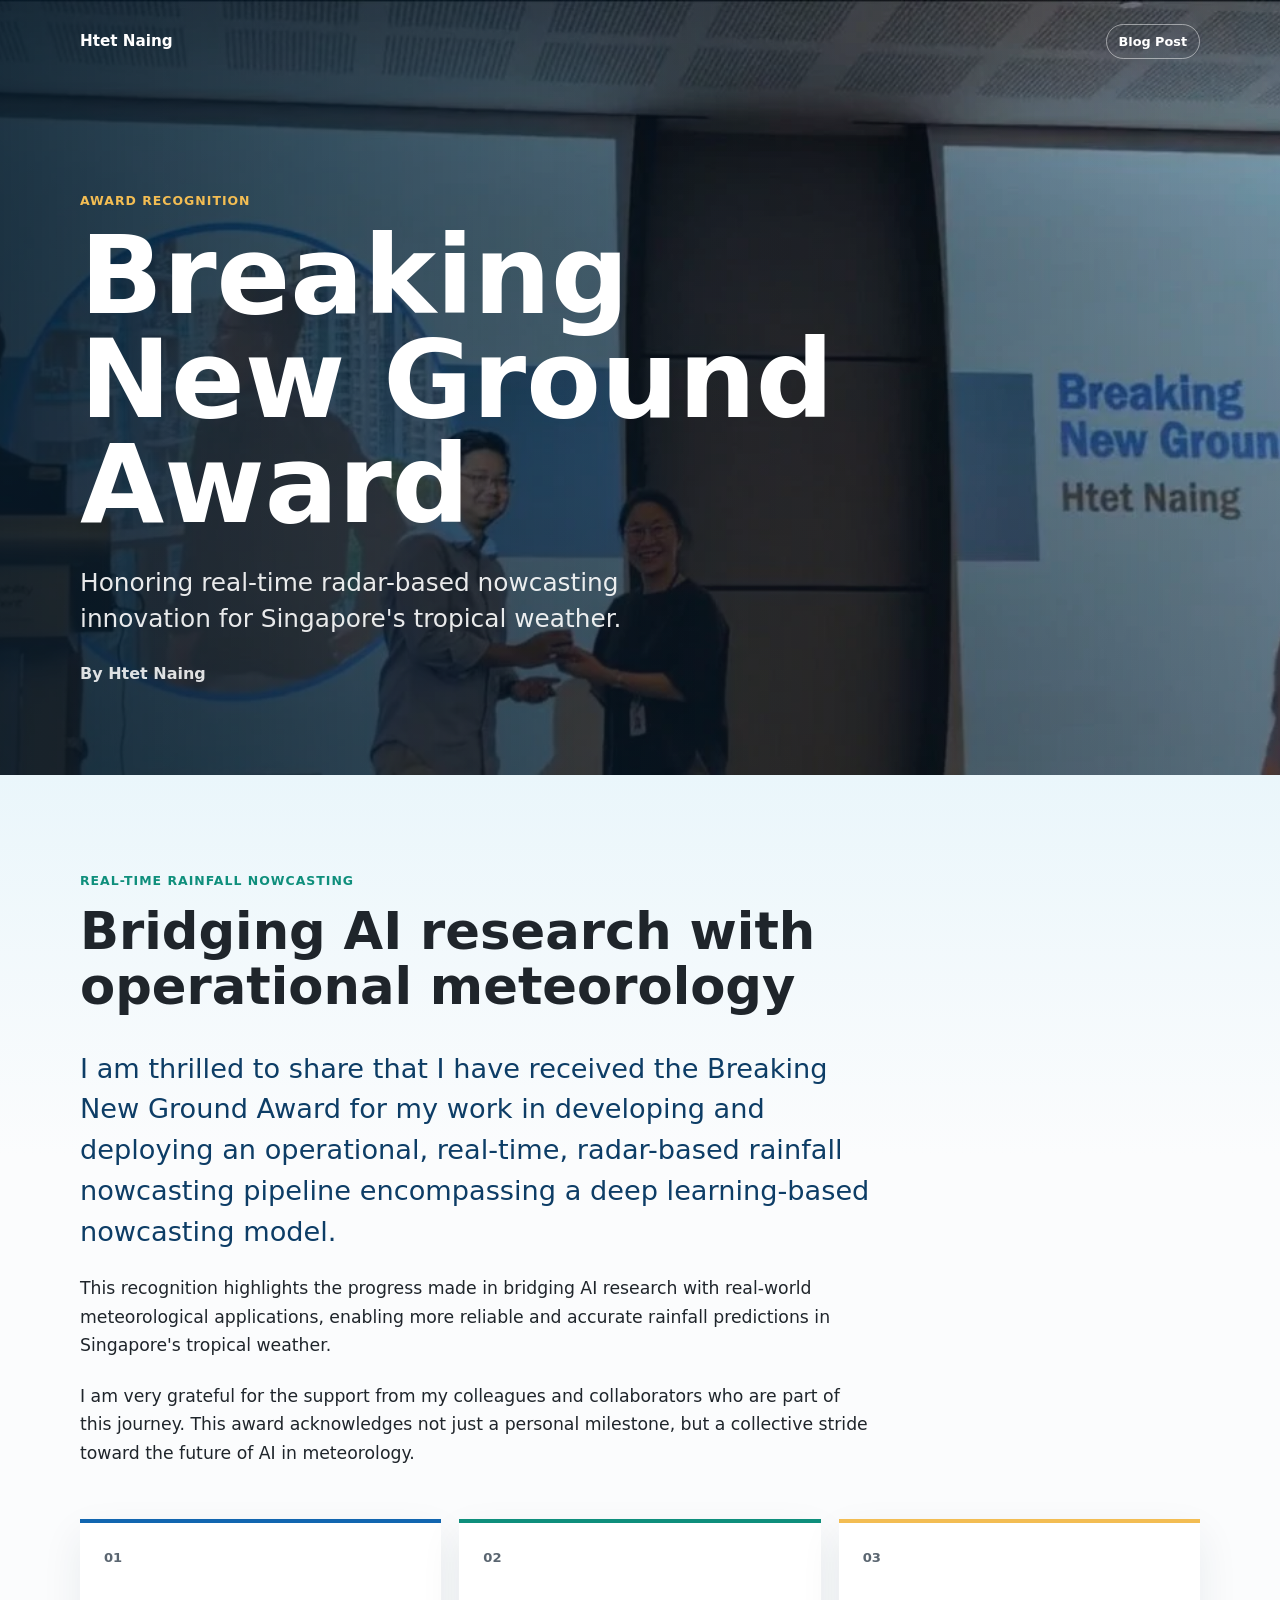
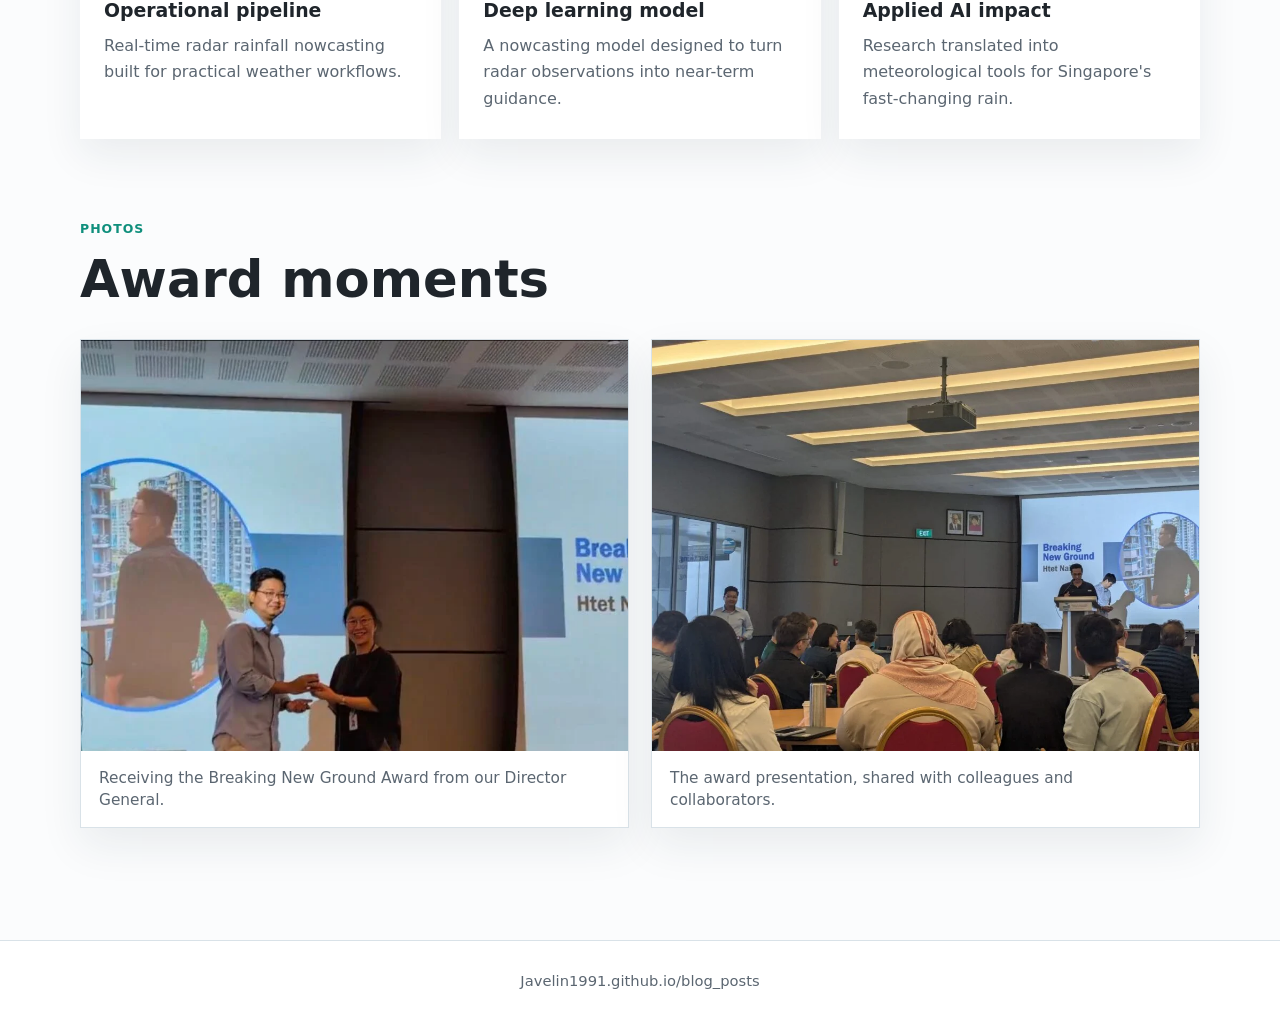
==== index.html @ ca3d1e94 "Add Breaking New Ground award blog post" ====
<!DOCTYPE html>
<html lang="en">
  <head>
    <meta charset="UTF-8" />
    <meta name="viewport" content="width=device-width, initial-scale=1.0" />
    <title>Breaking New Ground Award | Htet Naing</title>
    <meta
      name="description"
      content="Htet Naing shares the Breaking New Ground Award recognition for real-time radar-based rainfall nowcasting innovation in Singapore."
    />
    <meta property="og:title" content="Breaking New Ground Award | Htet Naing" />
    <meta
      property="og:description"
      content="Honoring real-time radar-based nowcasting innovation and the bridge between AI research and operational meteorology."
    />
    <meta property="og:type" content="article" />
    <meta property="og:image" content="assets/breaking-new-ground-award.png" />
    <link rel="stylesheet" href="assets/styles.css" />
  </head>
  <body>
    <header class="hero">
      <img
        class="hero__image"
        src="assets/breaking-new-ground-award.png"
        alt="Htet Naing receiving the Breaking New Ground Award on stage"
      />
      <div class="hero__shade"></div>

      <nav class="topbar" aria-label="Page">
        <a class="site-name" href="./">Htet Naing</a>
        <span class="topbar__label">Blog Post</span>
      </nav>

      <div class="hero__content">
        <p class="eyebrow">Award Recognition</p>
        <h1>Breaking New Ground Award</h1>
        <p class="hero__subtitle">
          Honoring real-time radar-based nowcasting innovation for Singapore's tropical weather.
        </p>
        <p class="hero__byline">By Htet Naing</p>
      </div>
    </header>

    <main>
      <article class="post" aria-labelledby="post-title">
        <div class="post__header">
          <p class="post__kicker">Real-time rainfall nowcasting</p>
          <h2 id="post-title">Bridging AI research with operational meteorology</h2>
        </div>

        <div class="post__body">
          <p class="lead">
            I am thrilled to share that I have received the Breaking New Ground Award for
            my work in developing and deploying an operational, real-time, radar-based
            rainfall nowcasting pipeline encompassing a deep learning-based nowcasting
            model.
          </p>

          <p>
            This recognition highlights the progress made in bridging AI research with
            real-world meteorological applications, enabling more reliable and accurate
            rainfall predictions in Singapore's tropical weather.
          </p>

          <p>
            I am very grateful for the support from my colleagues and collaborators who are
            part of this journey. This award acknowledges not just a personal milestone,
            but a collective stride toward the future of AI in meteorology.
          </p>
        </div>

        <section class="highlights" aria-label="Project highlights">
          <div>
            <span class="highlight__number">01</span>
            <h3>Operational pipeline</h3>
            <p>Real-time radar rainfall nowcasting built for practical weather workflows.</p>
          </div>
          <div>
            <span class="highlight__number">02</span>
            <h3>Deep learning model</h3>
            <p>A nowcasting model designed to turn radar observations into near-term guidance.</p>
          </div>
          <div>
            <span class="highlight__number">03</span>
            <h3>Applied AI impact</h3>
            <p>Research translated into meteorological tools for Singapore's fast-changing rain.</p>
          </div>
        </section>
      </article>

      <section class="gallery" aria-labelledby="photos-title">
        <div class="gallery__header">
          <p class="post__kicker">Photos</p>
          <h2 id="photos-title">Award moments</h2>
        </div>

        <div class="gallery__grid">
          <figure>
            <img
              src="assets/breaking-new-ground-award.png"
              alt="Htet Naing receiving the award from the Director General"
            />
            <figcaption>Receiving the Breaking New Ground Award from our Director General.</figcaption>
          </figure>

          <figure>
            <img
              src="assets/award-presentation-room.png"
              alt="Audience and stage during the Breaking New Ground Award presentation"
            />
            <figcaption>The award presentation, shared with colleagues and collaborators.</figcaption>
          </figure>
        </div>
      </section>
    </main>

    <footer class="footer">
      <p>Javelin1991.github.io/blog_posts</p>
    </footer>
  </body>
</html>
---- assets/styles.css ----
:root {
  --ink: #1f252b;
  --muted: #5b6671;
  --paper: #fbfcfd;
  --line: #d9e2e8;
  --blue: #1266b0;
  --deep-blue: #0d3d66;
  --sky: #eaf6fb;
  --rain: #0f8f7c;
  --sun: #f3bd53;
  --white: #ffffff;
  font-family: Inter, ui-sans-serif, system-ui, -apple-system, BlinkMacSystemFont, "Segoe UI", sans-serif;
}

* {
  box-sizing: border-box;
}

body {
  margin: 0;
  background: var(--paper);
  color: var(--ink);
  line-height: 1.65;
}

img {
  display: block;
  max-width: 100%;
}

a {
  color: inherit;
  text-decoration: none;
}

.hero {
  position: relative;
  min-height: min(720px, 72svh);
  overflow: hidden;
  background: var(--deep-blue);
  color: var(--white);
}

.hero__image,
.hero__shade {
  position: absolute;
  inset: 0;
  width: 100%;
  height: 100%;
}

.hero__image {
  object-fit: cover;
  object-position: center;
}

.hero__shade {
  background:
    linear-gradient(90deg, rgba(5, 24, 39, 0.82) 0%, rgba(5, 24, 39, 0.54) 42%, rgba(5, 24, 39, 0.18) 100%),
    linear-gradient(0deg, rgba(5, 24, 39, 0.38), rgba(5, 24, 39, 0.1));
}

.topbar {
  position: relative;
  z-index: 2;
  display: flex;
  align-items: center;
  justify-content: space-between;
  gap: 1rem;
  width: min(1120px, calc(100% - 40px));
  margin: 0 auto;
  padding: 24px 0;
}

.site-name {
  font-size: 0.95rem;
  font-weight: 800;
  letter-spacing: 0;
}

.topbar__label {
  border: 1px solid rgba(255, 255, 255, 0.48);
  padding: 6px 12px;
  border-radius: 999px;
  font-size: 0.8rem;
  font-weight: 700;
}

.hero__content {
  position: relative;
  z-index: 2;
  width: min(1120px, calc(100% - 40px));
  margin: 0 auto;
  padding: clamp(72px, 12vh, 136px) 0 88px;
}

.eyebrow,
.post__kicker {
  margin: 0 0 12px;
  color: var(--rain);
  font-size: 0.78rem;
  font-weight: 800;
  letter-spacing: 0.08em;
  text-transform: uppercase;
}

.hero .eyebrow {
  color: var(--sun);
}

h1,
h2,
h3,
p {
  overflow-wrap: anywhere;
}

h1 {
  max-width: 820px;
  margin: 0;
  font-size: clamp(3rem, 9vw, 6.8rem);
  line-height: 0.96;
  letter-spacing: 0;
}

.hero__subtitle {
  max-width: 650px;
  margin: 28px 0 0;
  font-size: clamp(1.1rem, 2.2vw, 1.55rem);
  line-height: 1.45;
  color: rgba(255, 255, 255, 0.9);
}

.hero__byline {
  margin: 24px 0 0;
  font-weight: 800;
  color: rgba(255, 255, 255, 0.86);
}

main {
  background:
    linear-gradient(180deg, var(--sky) 0, rgba(234, 246, 251, 0) 380px),
    var(--paper);
}

.post,
.gallery {
  width: min(1120px, calc(100% - 40px));
  margin: 0 auto;
}

.post {
  padding: clamp(56px, 8vw, 96px) 0 56px;
}

.post__header,
.gallery__header {
  max-width: 780px;
}

h2 {
  margin: 0;
  font-size: clamp(2rem, 4vw, 3.4rem);
  line-height: 1.08;
  letter-spacing: 0;
}

.post__body {
  max-width: 790px;
  margin-top: 34px;
  font-size: 1.08rem;
}

.post__body p {
  margin: 0 0 22px;
}

.lead {
  font-size: clamp(1.28rem, 2.5vw, 1.7rem);
  line-height: 1.5;
  color: var(--deep-blue);
}

.highlights {
  display: grid;
  grid-template-columns: repeat(3, minmax(0, 1fr));
  gap: 18px;
  margin-top: 52px;
}

.highlights > div {
  min-height: 220px;
  border-top: 4px solid var(--blue);
  background: var(--white);
  padding: 24px;
  box-shadow: 0 16px 38px rgba(27, 45, 60, 0.08);
}

.highlights > div:nth-child(2) {
  border-color: var(--rain);
}

.highlights > div:nth-child(3) {
  border-color: var(--sun);
}

.highlight__number {
  display: block;
  margin-bottom: 30px;
  color: var(--muted);
  font-size: 0.82rem;
  font-weight: 800;
}

h3 {
  margin: 0 0 10px;
  font-size: 1.18rem;
  line-height: 1.25;
}

.highlights p {
  margin: 0;
  color: var(--muted);
}

.gallery {
  padding: 24px 0 clamp(64px, 10vw, 112px);
}

.gallery__grid {
  display: grid;
  grid-template-columns: repeat(2, minmax(0, 1fr));
  gap: 22px;
  margin-top: 32px;
}

figure {
  margin: 0;
  background: var(--white);
  border: 1px solid var(--line);
  box-shadow: 0 18px 40px rgba(27, 45, 60, 0.08);
}

figure img {
  width: 100%;
  aspect-ratio: 4 / 3;
  object-fit: cover;
}

figcaption {
  min-height: 72px;
  padding: 16px 18px;
  color: var(--muted);
  font-size: 0.96rem;
  line-height: 1.45;
}

.footer {
  border-top: 1px solid var(--line);
  background: var(--white);
  padding: 28px 20px;
  text-align: center;
  color: var(--muted);
  font-size: 0.92rem;
}

.footer p {
  margin: 0;
}

@media (max-width: 760px) {
  .hero {
    min-height: 68svh;
  }

  .hero__image {
    object-position: 57% center;
  }

  .hero__shade {
    background:
      linear-gradient(90deg, rgba(5, 24, 39, 0.84) 0%, rgba(5, 24, 39, 0.62) 62%, rgba(5, 24, 39, 0.3) 100%),
      linear-gradient(0deg, rgba(5, 24, 39, 0.38), rgba(5, 24, 39, 0.1));
  }

  .topbar,
  .hero__content,
  .post,
  .gallery {
    width: min(100% - 28px, 1120px);
  }

  .topbar {
    padding-top: 18px;
  }

  .topbar__label {
    padding: 5px 10px;
  }

  .hero__content {
    padding-top: clamp(70px, 13vh, 112px);
    padding-bottom: 68px;
  }

  .post {
    padding-top: 46px;
  }

  .highlights,
  .gallery__grid {
    grid-template-columns: 1fr;
  }

  .highlights > div {
    min-height: auto;
  }

  figure img {
    aspect-ratio: 4 / 3;
  }
}

@media (max-width: 420px) {
  .topbar {
    align-items: flex-start;
    flex-direction: column;
  }

  .hero__content {
    padding-top: 52px;
  }
}
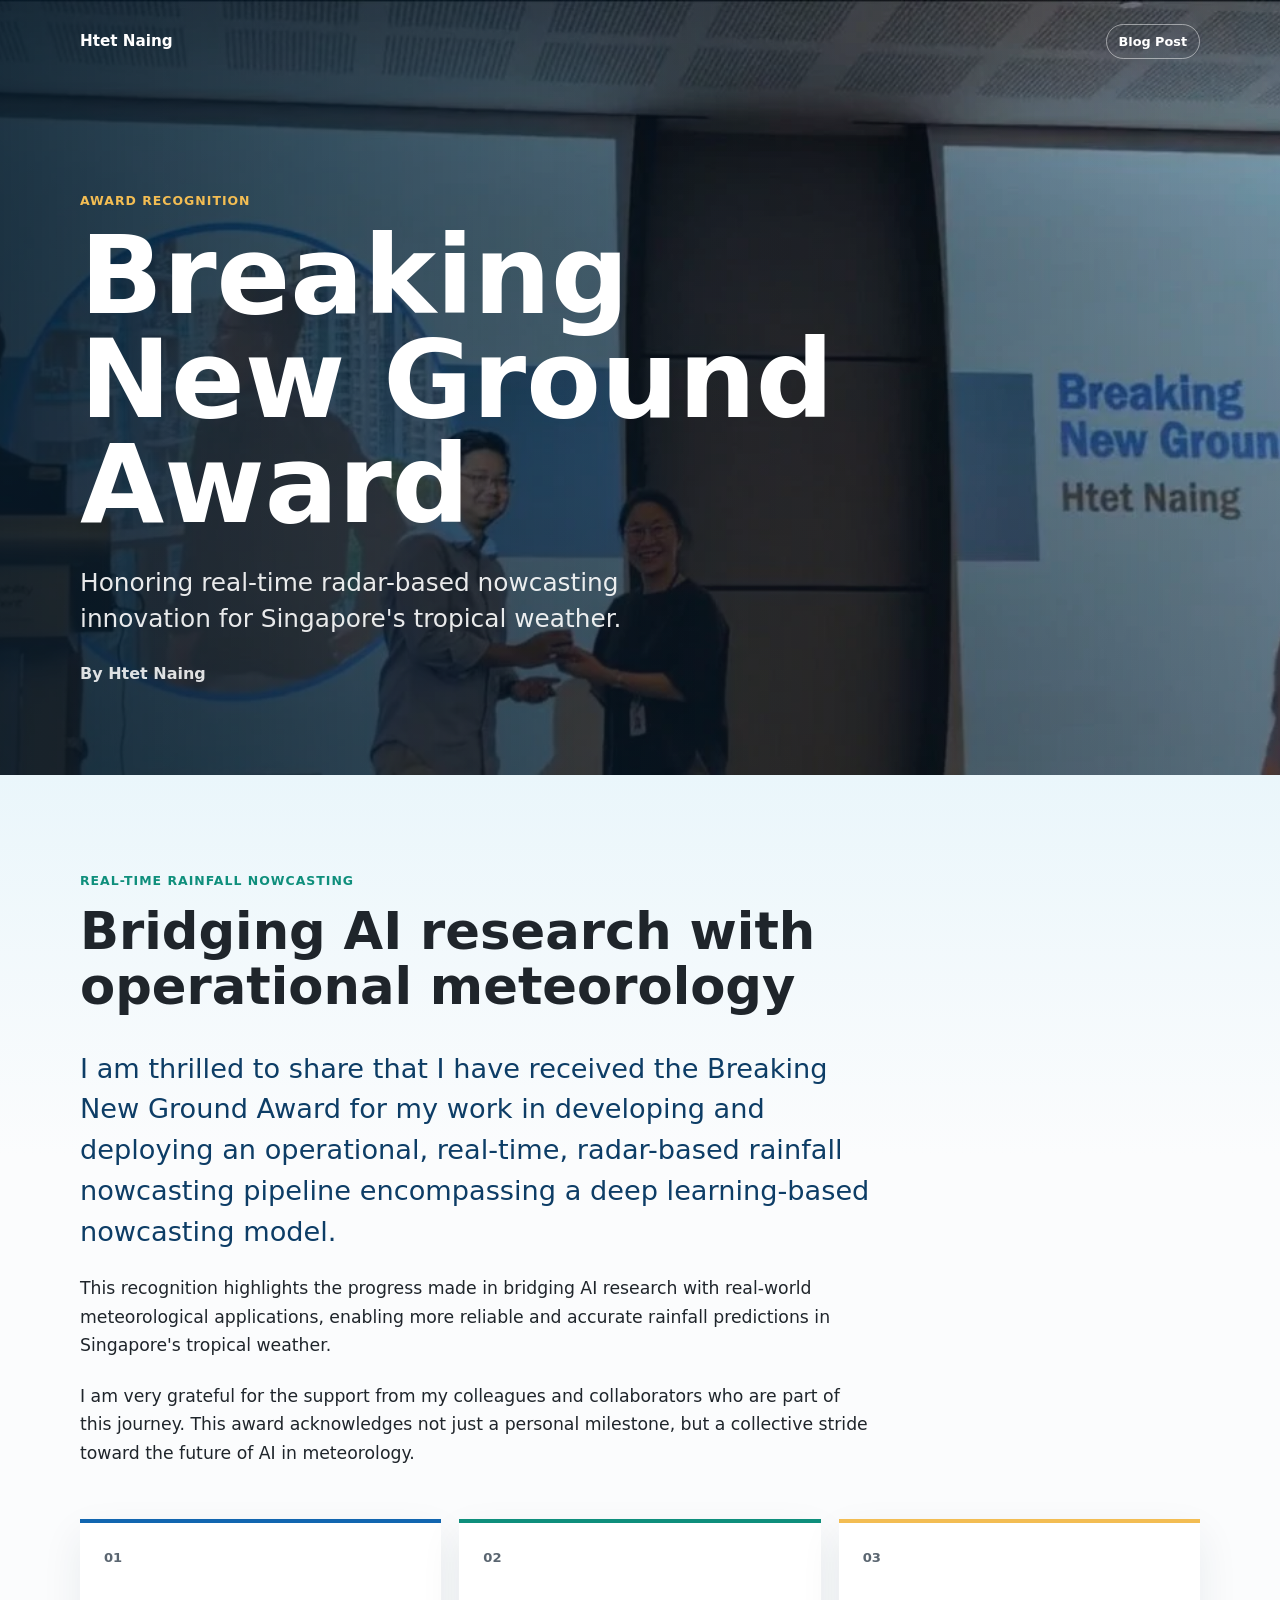
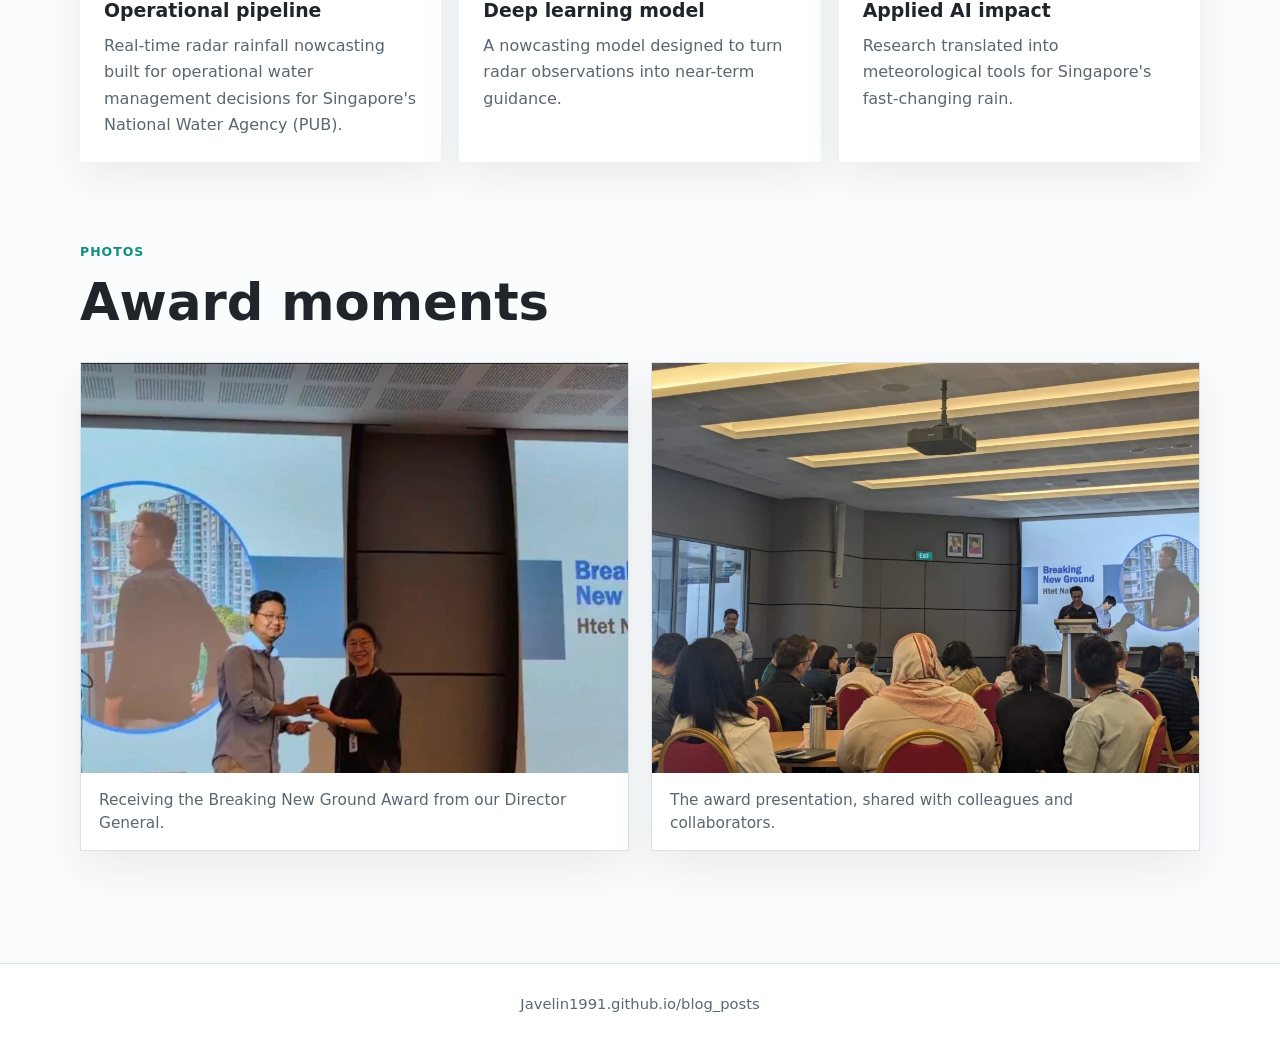
==== commit 992cca86: "Update operational pipeline highlight for PUB" ====
--- a/index.html
+++ b/index.html
@@ -73,7 +73,10 @@
           <div>
             <span class="highlight__number">01</span>
             <h3>Operational pipeline</h3>
-            <p>Real-time radar rainfall nowcasting built for practical weather workflows.</p>
+            <p>
+              Real-time radar rainfall nowcasting built for operational water management
+              decisions for Singapore's National Water Agency (PUB).
+            </p>
           </div>
           <div>
             <span class="highlight__number">02</span>
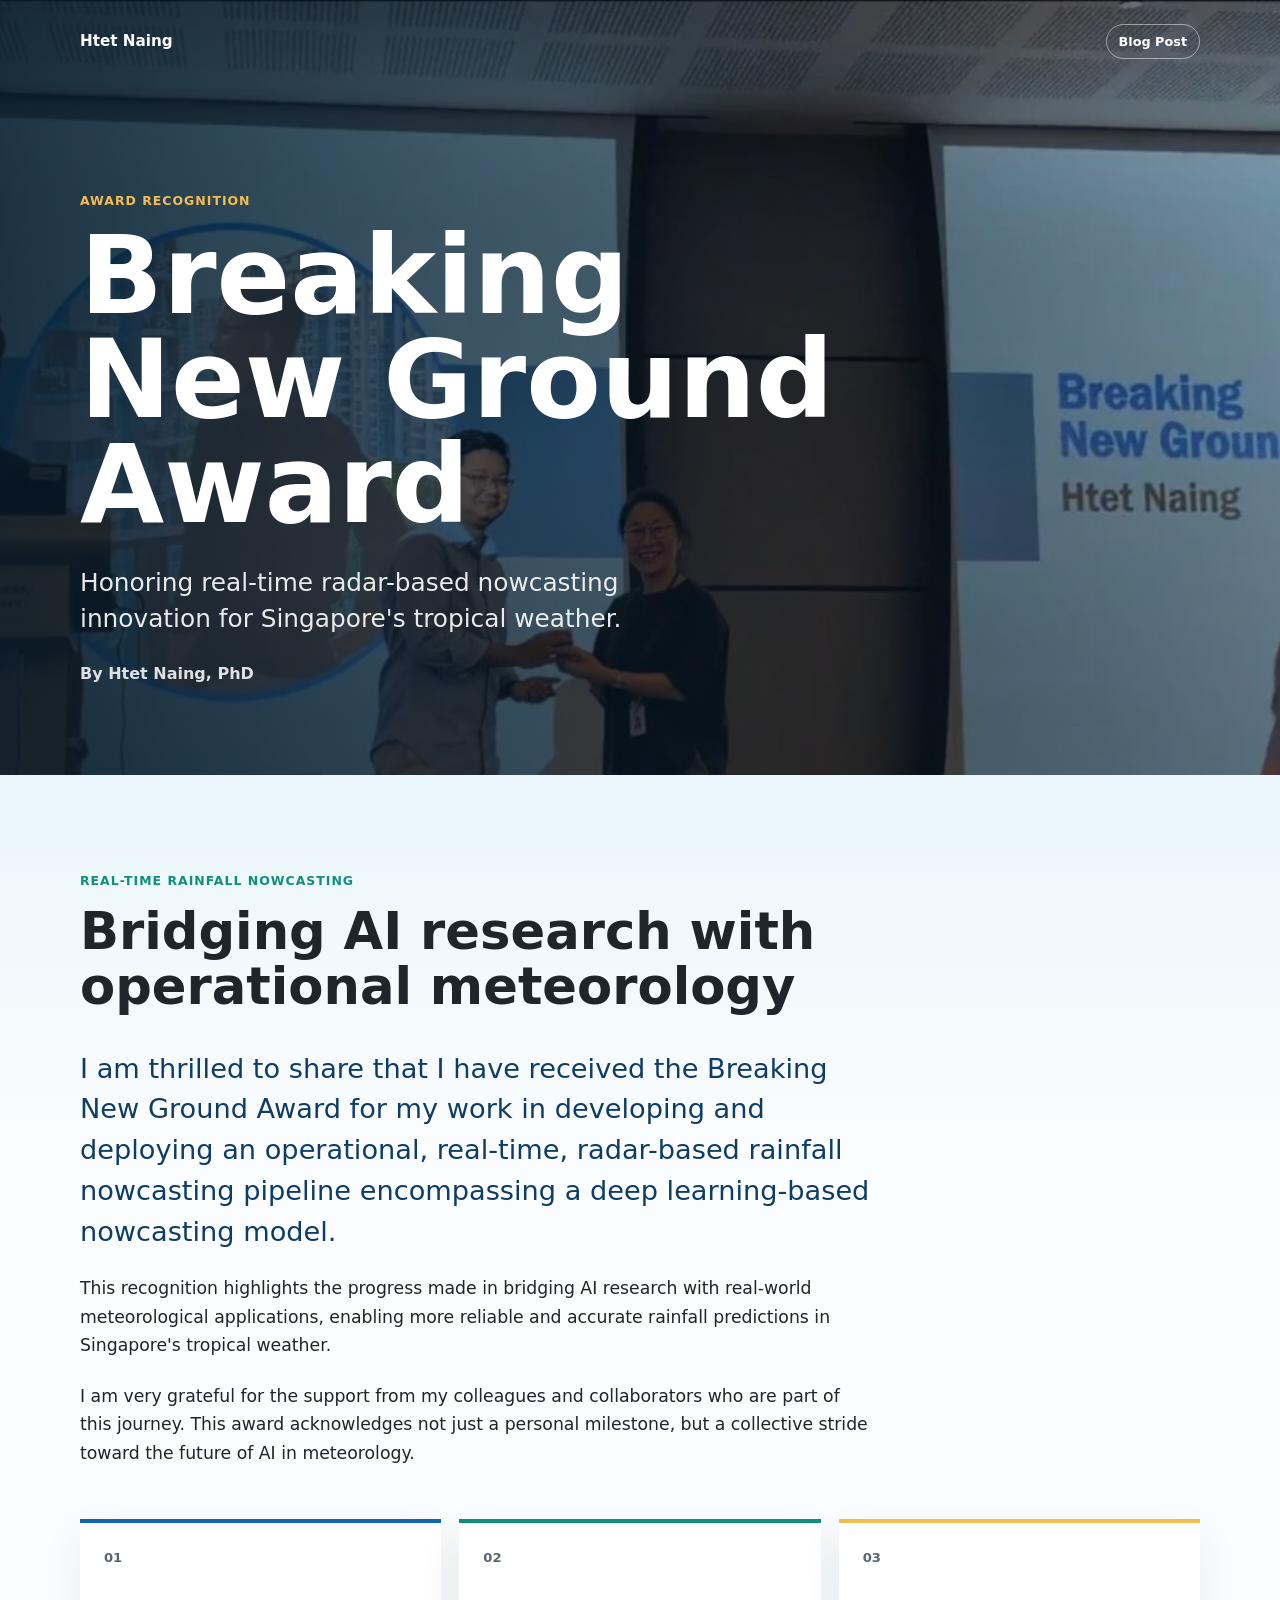
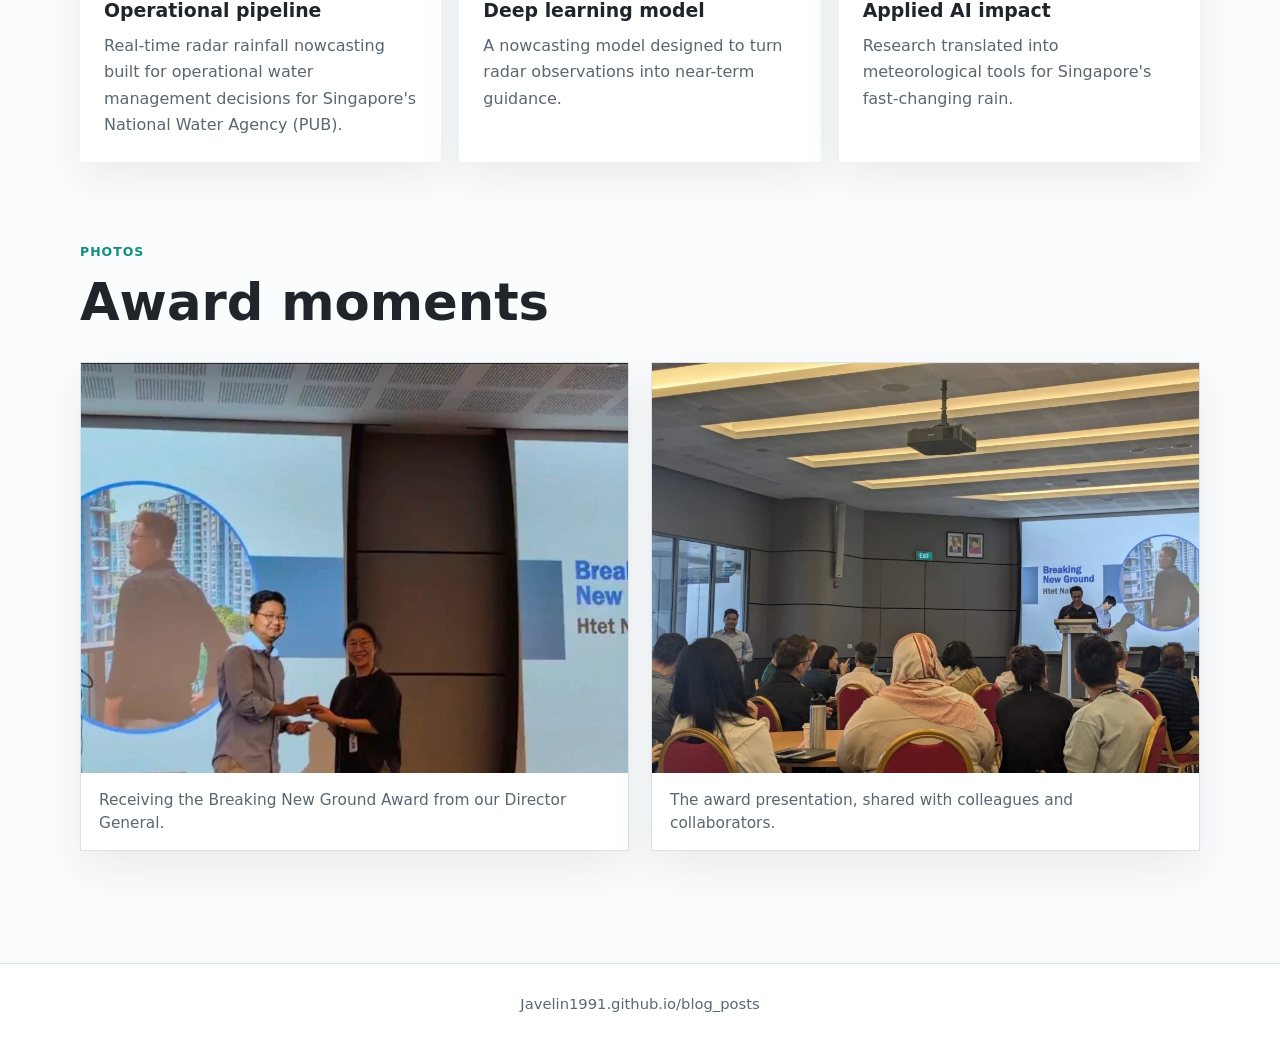
==== commit 666f1346: "Update byline with PhD title" ====
--- a/index.html
+++ b/index.html
@@ -37,7 +37,7 @@
         <p class="hero__subtitle">
           Honoring real-time radar-based nowcasting innovation for Singapore's tropical weather.
         </p>
-        <p class="hero__byline">By Htet Naing</p>
+        <p class="hero__byline">By Htet Naing, PhD</p>
       </div>
     </header>
 
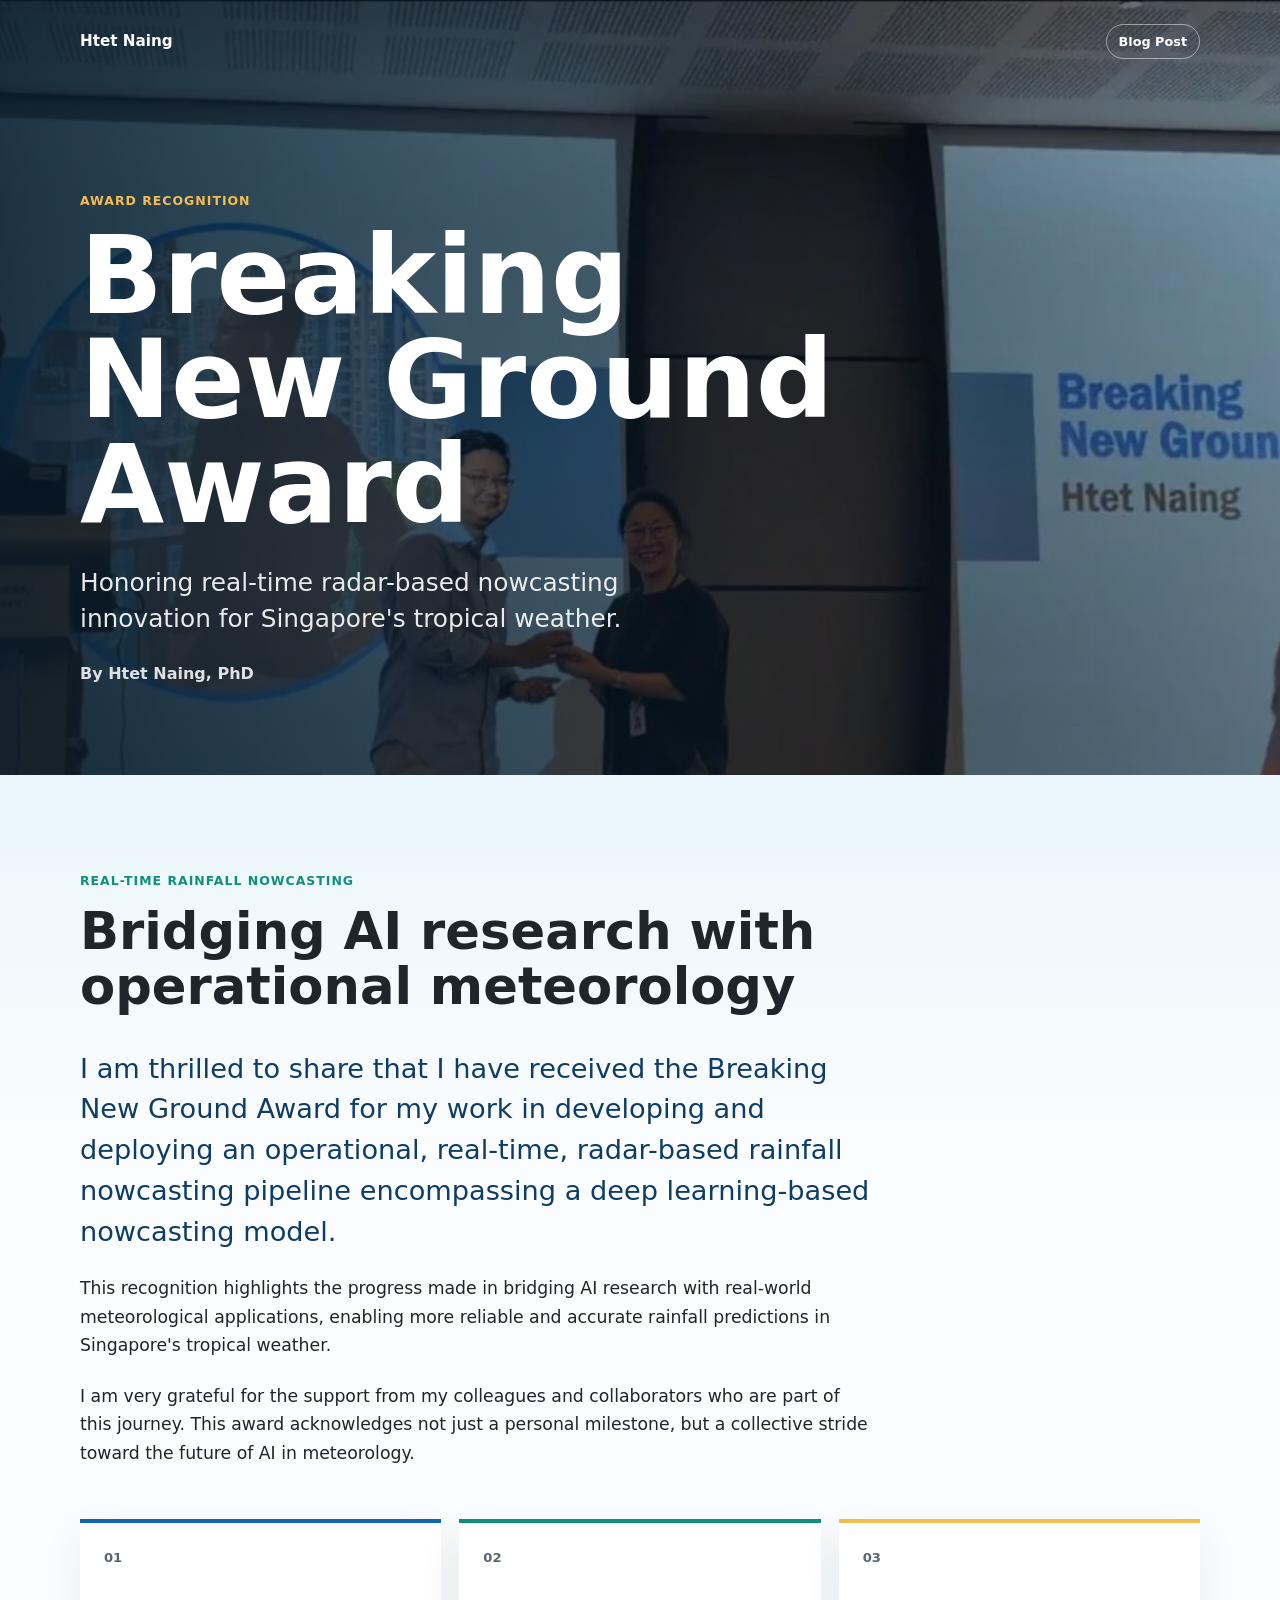
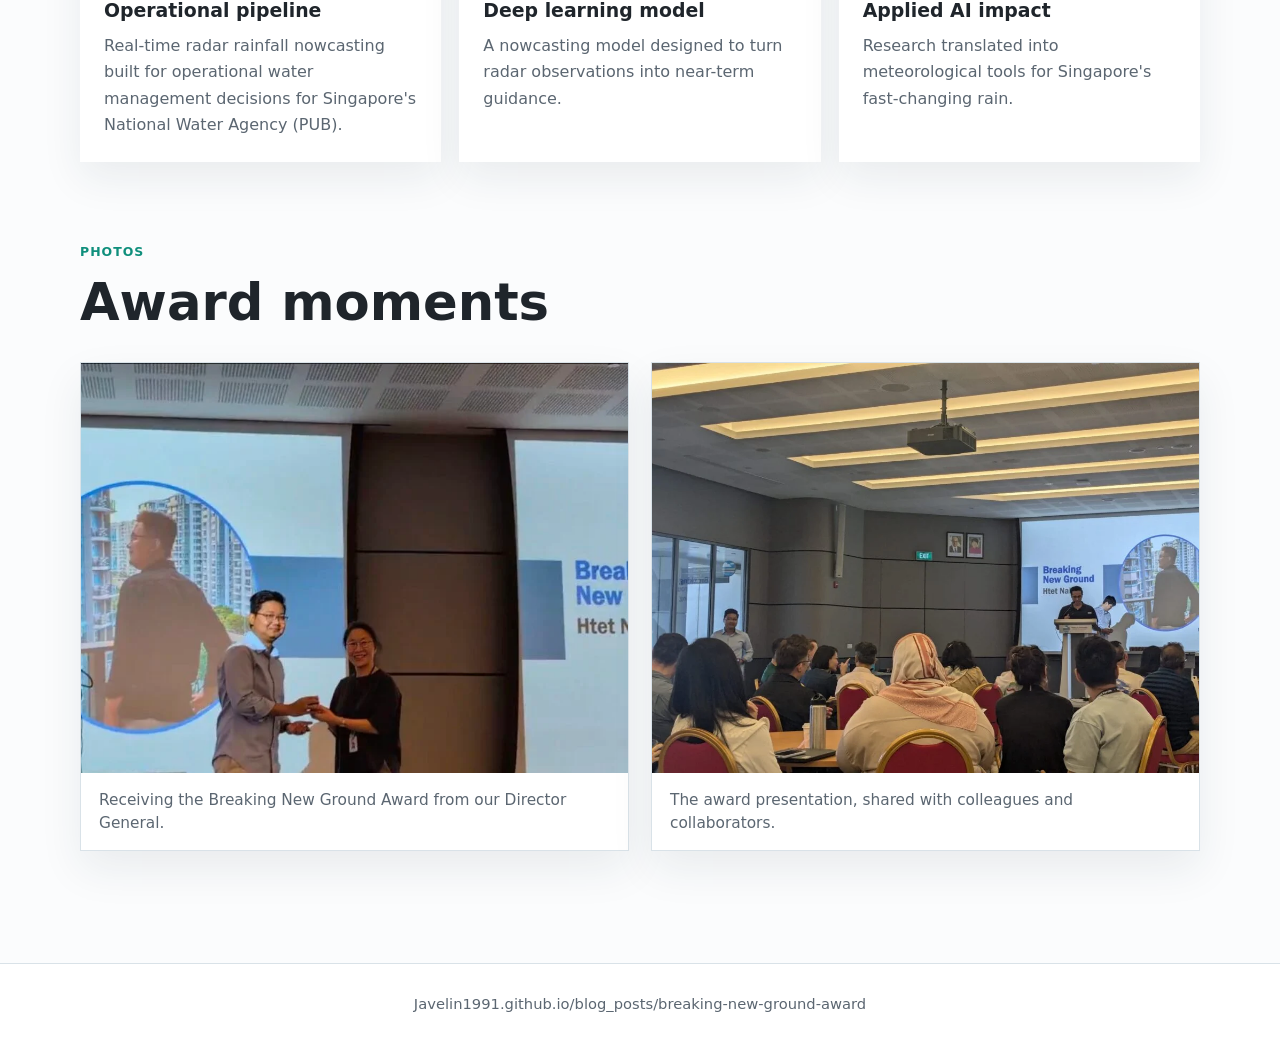
==== commit 0b1428ae: "Move award post to clean slug URL" ====
--- a/index.html
+++ b/index.html
@@ -3,122 +3,47 @@
   <head>
     <meta charset="UTF-8" />
     <meta name="viewport" content="width=device-width, initial-scale=1.0" />
-    <title>Breaking New Ground Award | Htet Naing</title>
+    <title>Redirecting | Htet Naing</title>
     <meta
-      name="description"
-      content="Htet Naing shares the Breaking New Ground Award recognition for real-time radar-based rainfall nowcasting innovation in Singapore."
+      http-equiv="refresh"
+      content="0; url=breaking-new-ground-award/"
     />
-    <meta property="og:title" content="Breaking New Ground Award | Htet Naing" />
-    <meta
-      property="og:description"
-      content="Honoring real-time radar-based nowcasting innovation and the bridge between AI research and operational meteorology."
+    <link
+      rel="canonical"
+      href="https://javelin1991.github.io/blog_posts/breaking-new-ground-award/"
     />
-    <meta property="og:type" content="article" />
-    <meta property="og:image" content="assets/breaking-new-ground-award.png" />
-    <link rel="stylesheet" href="assets/styles.css" />
+    <style>
+      :root {
+        font-family: Inter, ui-sans-serif, system-ui, -apple-system, BlinkMacSystemFont, "Segoe UI", sans-serif;
+      }
+
+      body {
+        display: grid;
+        min-height: 100vh;
+        margin: 0;
+        place-items: center;
+        background: #fbfcfd;
+        color: #1f252b;
+      }
+
+      main {
+        width: min(560px, calc(100% - 32px));
+        text-align: center;
+      }
+
+      a {
+        color: #1266b0;
+        font-weight: 800;
+      }
+    </style>
   </head>
   <body>
-    <header class="hero">
-      <img
-        class="hero__image"
-        src="assets/breaking-new-ground-award.png"
-        alt="Htet Naing receiving the Breaking New Ground Award on stage"
-      />
-      <div class="hero__shade"></div>
-
-      <nav class="topbar" aria-label="Page">
-        <a class="site-name" href="./">Htet Naing</a>
-        <span class="topbar__label">Blog Post</span>
-      </nav>
-
-      <div class="hero__content">
-        <p class="eyebrow">Award Recognition</p>
-        <h1>Breaking New Ground Award</h1>
-        <p class="hero__subtitle">
-          Honoring real-time radar-based nowcasting innovation for Singapore's tropical weather.
-        </p>
-        <p class="hero__byline">By Htet Naing, PhD</p>
-      </div>
-    </header>
-
     <main>
-      <article class="post" aria-labelledby="post-title">
-        <div class="post__header">
-          <p class="post__kicker">Real-time rainfall nowcasting</p>
-          <h2 id="post-title">Bridging AI research with operational meteorology</h2>
-        </div>
-
-        <div class="post__body">
-          <p class="lead">
-            I am thrilled to share that I have received the Breaking New Ground Award for
-            my work in developing and deploying an operational, real-time, radar-based
-            rainfall nowcasting pipeline encompassing a deep learning-based nowcasting
-            model.
-          </p>
-
-          <p>
-            This recognition highlights the progress made in bridging AI research with
-            real-world meteorological applications, enabling more reliable and accurate
-            rainfall predictions in Singapore's tropical weather.
-          </p>
-
-          <p>
-            I am very grateful for the support from my colleagues and collaborators who are
-            part of this journey. This award acknowledges not just a personal milestone,
-            but a collective stride toward the future of AI in meteorology.
-          </p>
-        </div>
-
-        <section class="highlights" aria-label="Project highlights">
-          <div>
-            <span class="highlight__number">01</span>
-            <h3>Operational pipeline</h3>
-            <p>
-              Real-time radar rainfall nowcasting built for operational water management
-              decisions for Singapore's National Water Agency (PUB).
-            </p>
-          </div>
-          <div>
-            <span class="highlight__number">02</span>
-            <h3>Deep learning model</h3>
-            <p>A nowcasting model designed to turn radar observations into near-term guidance.</p>
-          </div>
-          <div>
-            <span class="highlight__number">03</span>
-            <h3>Applied AI impact</h3>
-            <p>Research translated into meteorological tools for Singapore's fast-changing rain.</p>
-          </div>
-        </section>
-      </article>
-
-      <section class="gallery" aria-labelledby="photos-title">
-        <div class="gallery__header">
-          <p class="post__kicker">Photos</p>
-          <h2 id="photos-title">Award moments</h2>
-        </div>
-
-        <div class="gallery__grid">
-          <figure>
-            <img
-              src="assets/breaking-new-ground-award.png"
-              alt="Htet Naing receiving the award from the Director General"
-            />
-            <figcaption>Receiving the Breaking New Ground Award from our Director General.</figcaption>
-          </figure>
-
-          <figure>
-            <img
-              src="assets/award-presentation-room.png"
-              alt="Audience and stage during the Breaking New Ground Award presentation"
-            />
-            <figcaption>The award presentation, shared with colleagues and collaborators.</figcaption>
-          </figure>
-        </div>
-      </section>
+      <h1>Redirecting to the blog post</h1>
+      <p>
+        If the page does not open automatically, visit
+        <a href="breaking-new-ground-award/">Breaking New Ground Award</a>.
+      </p>
     </main>
-
-    <footer class="footer">
-      <p>Javelin1991.github.io/blog_posts</p>
-    </footer>
   </body>
 </html>
